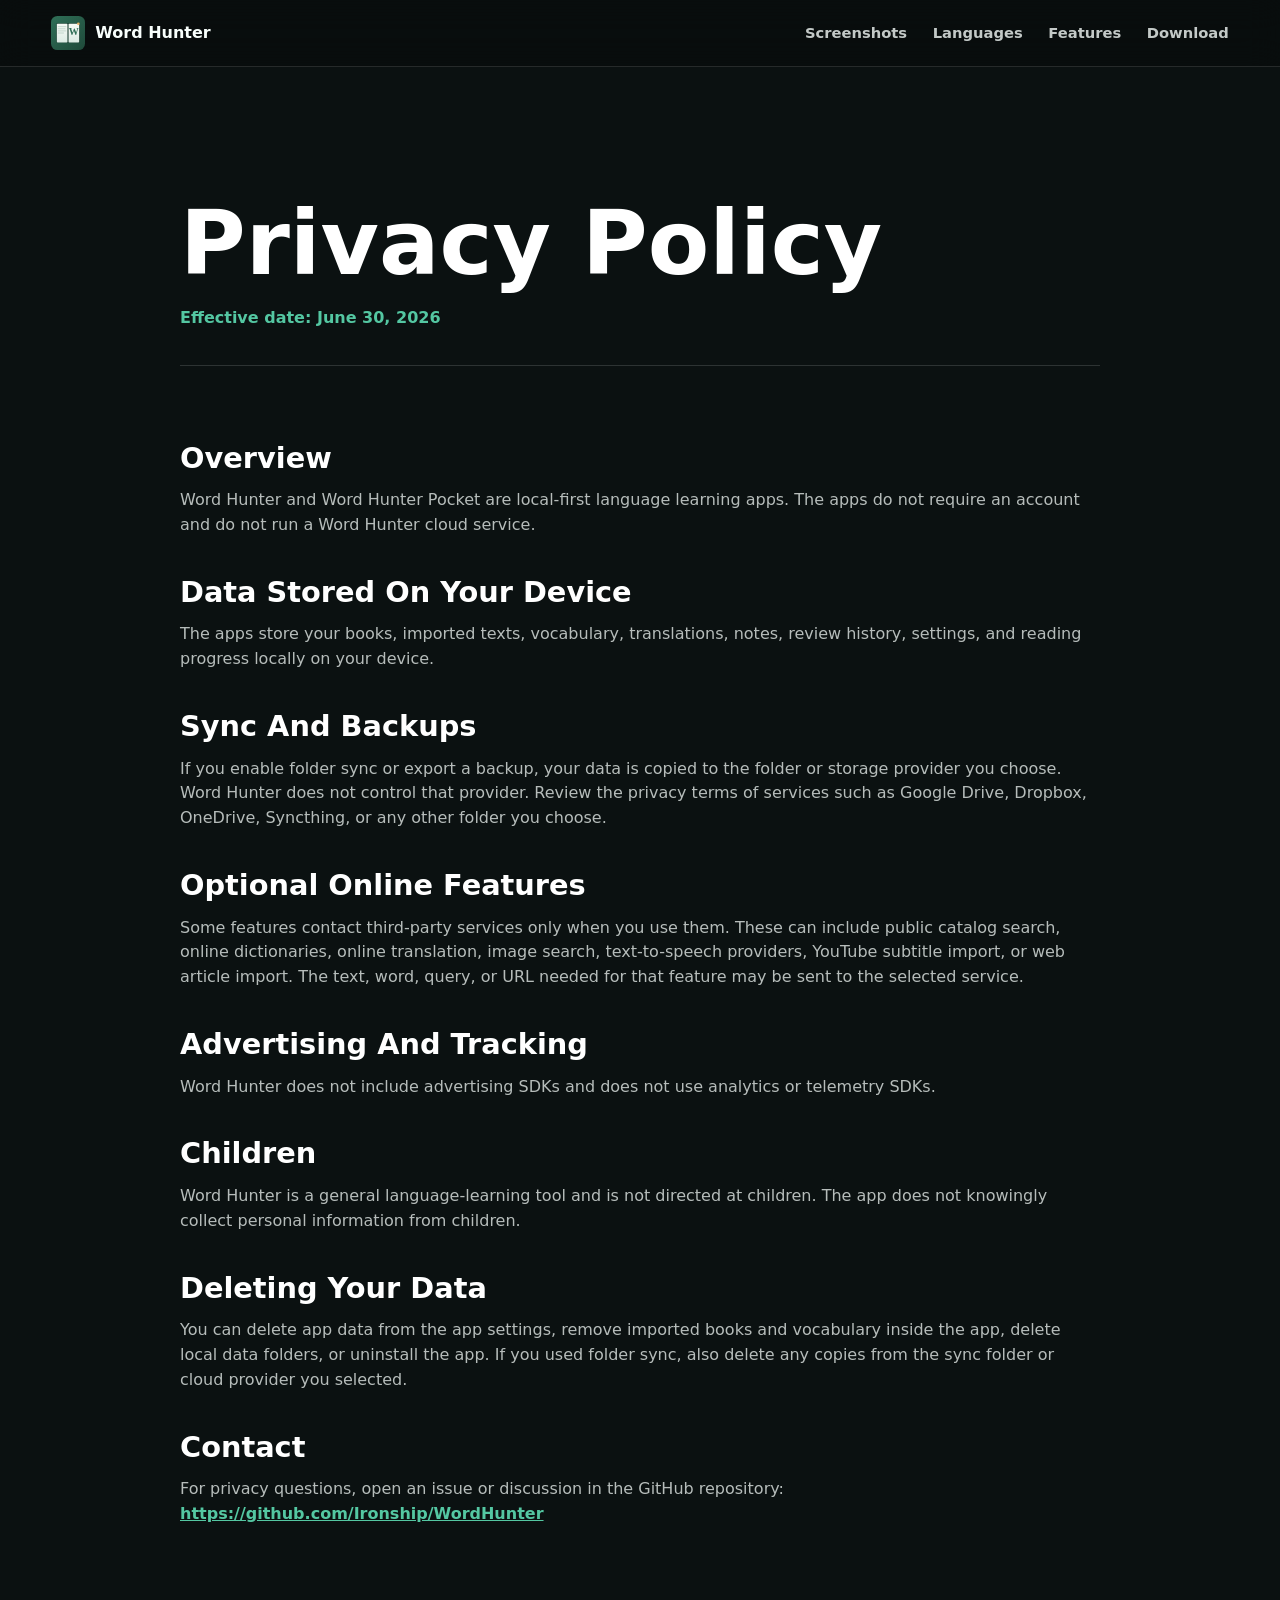
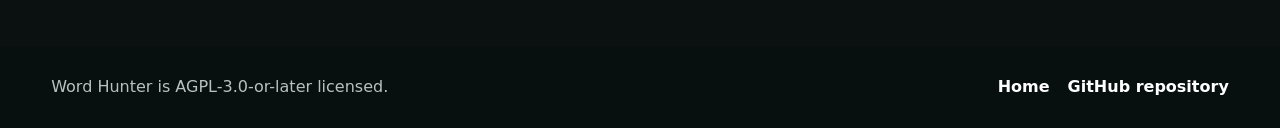
==== privacy.html @ 3d550f55 "Add standalone Word Hunter website" ====
<!doctype html>
<html lang="en">
  <head>
    <meta charset="utf-8">
    <meta name="viewport" content="width=device-width, initial-scale=1">
    <title>Word Hunter Privacy Policy</title>
    <meta name="description" content="Privacy policy for Word Hunter and Word Hunter Pocket.">
    <link rel="icon" href="src/web/favicon.svg" type="image/svg+xml">
    <link rel="stylesheet" href="site.css">
  </head>
  <body>
    <header class="site-header" aria-label="Primary">
      <a class="brand" href="index.html" aria-label="Word Hunter home">
        <img src="src/web/favicon.svg" alt="">
        <span>Word Hunter</span>
      </a>
      <nav class="nav-links" aria-label="Page sections">
        <a href="index.html#screenshots">Screenshots</a>
        <a href="index.html#languages">Languages</a>
        <a href="index.html#features">Features</a>
        <a href="index.html#download">Download</a>
      </nav>
    </header>

    <main class="legal-page">
      <section class="legal-hero">
        <h1>Privacy Policy</h1>
        <p>Effective date: June 30, 2026</p>
      </section>

      <section class="legal-content" aria-label="Privacy policy content">
        <h2>Overview</h2>
        <p>
          Word Hunter and Word Hunter Pocket are local-first language learning apps. The apps do not require an account and do not run a Word Hunter cloud service.
        </p>

        <h2>Data Stored On Your Device</h2>
        <p>
          The apps store your books, imported texts, vocabulary, translations, notes, review history, settings, and reading progress locally on your device.
        </p>

        <h2>Sync And Backups</h2>
        <p>
          If you enable folder sync or export a backup, your data is copied to the folder or storage provider you choose. Word Hunter does not control that provider. Review the privacy terms of services such as Google Drive, Dropbox, OneDrive, Syncthing, or any other folder you choose.
        </p>

        <h2>Optional Online Features</h2>
        <p>
          Some features contact third-party services only when you use them. These can include public catalog search, online dictionaries, online translation, image search, text-to-speech providers, YouTube subtitle import, or web article import. The text, word, query, or URL needed for that feature may be sent to the selected service.
        </p>

        <h2>Advertising And Tracking</h2>
        <p>
          Word Hunter does not include advertising SDKs and does not use analytics or telemetry SDKs.
        </p>

        <h2>Children</h2>
        <p>
          Word Hunter is a general language-learning tool and is not directed at children. The app does not knowingly collect personal information from children.
        </p>

        <h2>Deleting Your Data</h2>
        <p>
          You can delete app data from the app settings, remove imported books and vocabulary inside the app, delete local data folders, or uninstall the app. If you used folder sync, also delete any copies from the sync folder or cloud provider you selected.
        </p>

        <h2>Contact</h2>
        <p>
          For privacy questions, open an issue or discussion in the GitHub repository:
          <a href="https://github.com/Ironship/WordHunter">https://github.com/Ironship/WordHunter</a>
        </p>
      </section>
    </main>

    <footer class="site-footer">
      <span>Word Hunter is AGPL-3.0-or-later licensed.</span>
      <span>
        <a href="index.html">Home</a>
        <a href="https://github.com/Ironship/WordHunter">GitHub repository</a>
      </span>
    </footer>
  </body>
</html>
---- site.css ----
:root {
  --ink: #101515;
  --muted: #61706d;
  --paper: #f6f8f6;
  --panel: #ffffff;
  --line: #dce4e0;
  --deep: #091010;
  --deep-2: #111a1b;
  --mint: #54c7a2;
  --mint-dark: #1f8a70;
  --sky: #76aee8;
  --amber: #f2b84c;
  --coral: #ee6a63;
  --shadow: 0 24px 70px rgba(7, 18, 17, 0.22);
  color-scheme: light;
}

* {
  box-sizing: border-box;
}

html {
  scroll-behavior: smooth;
}

body {
  margin: 0;
  color: #f8fffc;
  background: #07100f;
  font-family: Inter, ui-sans-serif, system-ui, -apple-system, BlinkMacSystemFont, "Segoe UI", sans-serif;
  line-height: 1.55;
}

img {
  display: block;
  max-width: 100%;
}

a {
  color: inherit;
}

.site-header {
  position: fixed;
  top: 0;
  left: 0;
  right: 0;
  z-index: 20;
  display: flex;
  align-items: center;
  justify-content: space-between;
  gap: 24px;
  padding: 16px clamp(18px, 4vw, 56px);
  color: #f8fffc;
  background: rgba(8, 13, 13, 0.76);
  border-bottom: 1px solid rgba(255, 255, 255, 0.12);
  backdrop-filter: blur(16px);
}

.brand {
  display: inline-flex;
  align-items: center;
  gap: 10px;
  font-weight: 800;
  text-decoration: none;
}

.brand img {
  width: 34px;
  height: 34px;
}

.nav-links {
  display: flex;
  align-items: center;
  gap: clamp(12px, 2vw, 26px);
  font-size: 0.92rem;
  font-weight: 700;
}

.nav-links a {
  color: rgba(248, 255, 252, 0.78);
  text-decoration: none;
}

.nav-links a:hover,
.nav-links a:focus-visible {
  color: #ffffff;
}

.hero {
  position: relative;
  min-height: 84svh;
  display: grid;
  align-items: center;
  overflow: hidden;
  isolation: isolate;
  color: #ffffff;
  background: var(--deep);
}

.hero::before,
.hero::after {
  position: absolute;
  inset: 0;
  content: "";
  z-index: -2;
}

.hero::before {
  background-image: url("docs/screenshots/pc-reader.png");
  background-position: center;
  background-size: cover;
  transform: scale(1.03);
}

.hero::after {
  z-index: -1;
  background: rgba(7, 12, 12, 0.72);
}

.hero-inner {
  width: min(780px, calc(100% - 36px));
  margin: 0 auto;
  padding: 118px 0 72px;
  text-align: center;
}

.hero-version {
  margin: 0 0 16px;
  color: var(--mint);
  font-size: 0.9rem;
  font-weight: 800;
  text-transform: uppercase;
}

.hero h1 {
  margin: 0;
  font-size: clamp(2.65rem, 7vw, 6.7rem);
  line-height: 0.95;
  letter-spacing: 0;
}

.hero-copy {
  max-width: 680px;
  margin: 24px auto 0;
  color: rgba(248, 255, 252, 0.82);
  font-size: clamp(1.05rem, 2vw, 1.35rem);
}

.release-warning {
  display: grid;
  gap: 4px;
  max-width: 680px;
  margin: 24px auto 0;
  border: 1px solid rgba(242, 184, 76, 0.72);
  border-left: 5px solid var(--amber);
  border-radius: 8px;
  padding: 16px 18px;
  color: #fff8e8;
  background: rgba(44, 30, 5, 0.82);
  text-align: left;
  box-shadow: 0 16px 36px rgba(0, 0, 0, 0.22);
}

.release-warning strong {
  color: #ffd889;
}

.release-warning span {
  color: rgba(255, 248, 232, 0.82);
}

.hero-actions,
.download-actions {
  display: flex;
  flex-wrap: wrap;
  justify-content: center;
  gap: 14px;
  margin-top: 34px;
}

.button {
  display: inline-flex;
  min-height: 52px;
  align-items: center;
  justify-content: center;
  border-radius: 8px;
  padding: 0 22px;
  font-size: 0.98rem;
  font-weight: 850;
  text-decoration: none;
  transition: transform 160ms ease, border-color 160ms ease, background 160ms ease;
}

.button:hover,
.button:focus-visible {
  transform: translateY(-2px);
}

.primary-button {
  color: #07100d;
  background: var(--mint);
  border: 1px solid var(--mint);
  box-shadow: 0 18px 44px rgba(84, 199, 162, 0.26);
}

.secondary-button {
  color: inherit;
  background: rgba(255, 255, 255, 0.08);
  border: 1px solid rgba(255, 255, 255, 0.22);
}

.section {
  padding: clamp(58px, 8vw, 112px) clamp(18px, 4vw, 56px);
}

.intro-strip {
  padding-top: 36px;
  padding-bottom: 36px;
  background: var(--deep-2);
  color: #f8fffc;
}

.intro-grid,
.feature-grid {
  width: min(1160px, 100%);
  margin: 0 auto;
  display: grid;
  grid-template-columns: repeat(3, minmax(0, 1fr));
  gap: 1px;
  overflow: hidden;
  border: 1px solid rgba(255, 255, 255, 0.12);
  border-radius: 8px;
  background: rgba(255, 255, 255, 0.12);
}

.intro-grid article,
.feature-grid article {
  min-height: 186px;
  padding: 28px;
  background: var(--deep-2);
}

.intro-grid span {
  color: var(--amber);
  font-size: 0.78rem;
  font-weight: 900;
  text-transform: uppercase;
}

.intro-grid strong,
.feature-grid h3 {
  display: block;
  margin-top: 8px;
  margin-bottom: 10px;
  color: #ffffff;
  font-size: clamp(1.14rem, 2vw, 1.45rem);
  line-height: 1.12;
}

.intro-grid p,
.feature-grid p {
  margin: 0;
  color: rgba(248, 255, 252, 0.68);
}

.section-heading {
  width: min(780px, 100%);
  margin: 0 auto 34px;
  text-align: center;
}

.section-heading h2,
.download-section h2 {
  margin: 0;
  color: #ffffff;
  font-size: clamp(2rem, 4.6vw, 4.5rem);
  line-height: 1;
  letter-spacing: 0;
}

.section-heading p,
.download-section p {
  margin: 18px auto 0;
  color: rgba(248, 255, 252, 0.68);
  font-size: clamp(1rem, 1.8vw, 1.18rem);
}

.screenshot-section {
  background: #0b1111;
}

.slideshow {
  width: min(1120px, 100%);
  margin: 0 auto;
}

.slide-frame {
  position: relative;
  min-height: min(65vw, 640px);
  overflow: hidden;
  border: 1px solid rgba(255, 255, 255, 0.12);
  border-radius: 8px;
  background: #0f1515;
  box-shadow: var(--shadow);
}

.slide {
  position: absolute;
  inset: 0;
  display: grid;
  grid-template-rows: minmax(0, 1fr) auto;
  margin: 0;
  opacity: 0;
  pointer-events: none;
  transition: opacity 260ms ease;
}

.slide.is-active {
  opacity: 1;
  pointer-events: auto;
}

.slide img {
  width: 100%;
  height: 100%;
  object-fit: cover;
  object-position: top center;
}

.slide figcaption {
  display: flex;
  align-items: center;
  justify-content: space-between;
  gap: 24px;
  padding: 20px clamp(18px, 3vw, 34px);
  color: #f8fffc;
  background: #101818;
}

.slide figcaption strong {
  flex: 0 0 auto;
  font-size: clamp(1rem, 2vw, 1.25rem);
}

.slide figcaption span {
  max-width: 660px;
  color: rgba(248, 255, 252, 0.72);
}

.slide-controls {
  display: flex;
  align-items: center;
  justify-content: center;
  gap: 18px;
  margin-top: 20px;
}

.icon-button {
  width: 46px;
  height: 46px;
  display: inline-grid;
  place-items: center;
  color: #ffffff;
  border: 1px solid rgba(255, 255, 255, 0.14);
  border-radius: 50%;
  background: #111a1b;
  cursor: pointer;
}

.icon-button svg {
  width: 24px;
  height: 24px;
  fill: none;
  stroke: currentColor;
  stroke-width: 2.4;
  stroke-linecap: round;
  stroke-linejoin: round;
}

.slide-dots {
  display: flex;
  gap: 9px;
}

.slide-dots button {
  width: 11px;
  height: 11px;
  padding: 0;
  border: 1px solid rgba(248, 255, 252, 0.58);
  border-radius: 50%;
  background: transparent;
  cursor: pointer;
}

.slide-dots button.is-active {
  background: var(--mint-dark);
  border-color: var(--mint-dark);
}

.languages-section {
  color: #ffffff;
  background: #0b1111;
}

.languages-section .section-heading h2 {
  color: #ffffff;
}

.languages-section .section-heading p {
  color: rgba(248, 255, 252, 0.7);
}

.language-grid {
  width: min(1000px, 100%);
  margin: 0 auto;
  display: grid;
  grid-template-columns: repeat(4, minmax(0, 1fr));
  gap: 12px;
}

.language-grid span {
  min-height: 64px;
  display: flex;
  align-items: center;
  gap: 12px;
  padding: 12px 14px;
  color: #ffffff;
  border: 1px solid rgba(255, 255, 255, 0.12);
  border-radius: 8px;
  background: #111a1b;
  font-weight: 800;
}

.language-grid img {
  width: 28px;
  height: 28px;
  flex: 0 0 28px;
  border-radius: 4px;
  object-fit: cover;
}

.features-section {
  background: var(--deep);
}

.features-section .section-heading h2,
.download-section h2 {
  color: #ffffff;
}

.features-section .section-heading p,
.download-section p {
  color: rgba(248, 255, 252, 0.72);
}

.feature-grid {
  grid-template-columns: repeat(4, minmax(0, 1fr));
}

.feature-grid article:nth-child(1) {
  border-top: 4px solid var(--coral);
}

.feature-grid article:nth-child(2) {
  border-top: 4px solid var(--mint);
}

.feature-grid article:nth-child(3) {
  border-top: 4px solid var(--sky);
}

.feature-grid article:nth-child(4) {
  border-top: 4px solid var(--amber);
}

.download-section {
  display: grid;
  grid-template-columns: minmax(0, 0.95fr) minmax(320px, 0.8fr);
  align-items: center;
  gap: clamp(26px, 5vw, 70px);
  background: #13201f;
  color: #ffffff;
}

.download-section > div {
  width: min(620px, 100%);
}

.download-actions {
  justify-content: flex-start;
  margin-top: 0;
}

.site-footer {
  display: flex;
  justify-content: space-between;
  gap: 16px;
  padding: 28px clamp(18px, 4vw, 56px);
  color: rgba(248, 255, 252, 0.74);
  background: #07100f;
}

.site-footer a {
  color: #ffffff;
  font-weight: 800;
  text-decoration: none;
}

.site-footer span:last-child {
  display: flex;
  flex-wrap: wrap;
  gap: 18px;
}

.legal-page {
  min-height: 100svh;
  padding-top: 82px;
  background: #0b1111;
}

.legal-hero,
.legal-content {
  width: min(920px, calc(100% - 36px));
  margin: 0 auto;
}

.legal-hero {
  padding: clamp(64px, 10vw, 118px) 0 34px;
  border-bottom: 1px solid rgba(255, 255, 255, 0.14);
}

.legal-hero h1 {
  margin: 0;
  color: #ffffff;
  font-size: clamp(2.4rem, 7vw, 5.8rem);
  line-height: 0.98;
}

.legal-hero p {
  margin: 18px 0 0;
  color: var(--mint);
  font-weight: 850;
}

.legal-content {
  padding: 38px 0 clamp(64px, 10vw, 120px);
}

.legal-content h2 {
  margin: 32px 0 8px;
  color: #ffffff;
  font-size: clamp(1.28rem, 3vw, 1.8rem);
}

.legal-content p {
  margin: 0;
  color: rgba(248, 255, 252, 0.72);
}

.legal-content a {
  color: var(--mint);
  font-weight: 850;
}

@media (max-width: 900px) {
  .site-header {
    position: absolute;
  }

  .nav-links {
    display: none;
  }

  .hero {
    min-height: 86svh;
  }

  .intro-grid,
  .feature-grid,
  .language-grid,
  .download-section {
    grid-template-columns: 1fr;
  }

  .feature-grid {
    gap: 1px;
  }

  .slide-frame {
    min-height: 580px;
  }

  .slide img {
    object-fit: contain;
    background: #0f1515;
  }

  .slide figcaption {
    display: block;
  }

  .slide figcaption span {
    display: block;
    margin-top: 6px;
  }

  .download-actions {
    justify-content: flex-start;
  }
}

@media (max-width: 560px) {
  .hero-inner {
    width: min(100% - 28px, 720px);
    padding-top: 100px;
  }

  .hero-actions,
  .download-actions {
    display: grid;
    grid-template-columns: 1fr;
  }

  .button {
    width: 100%;
  }

  .slide-frame {
    min-height: 500px;
  }

  .site-footer {
    display: grid;
  }
}

@media (prefers-reduced-motion: reduce) {
  html {
    scroll-behavior: auto;
  }

  *,
  *::before,
  *::after {
    transition-duration: 1ms !important;
    animation-duration: 1ms !important;
  }
}
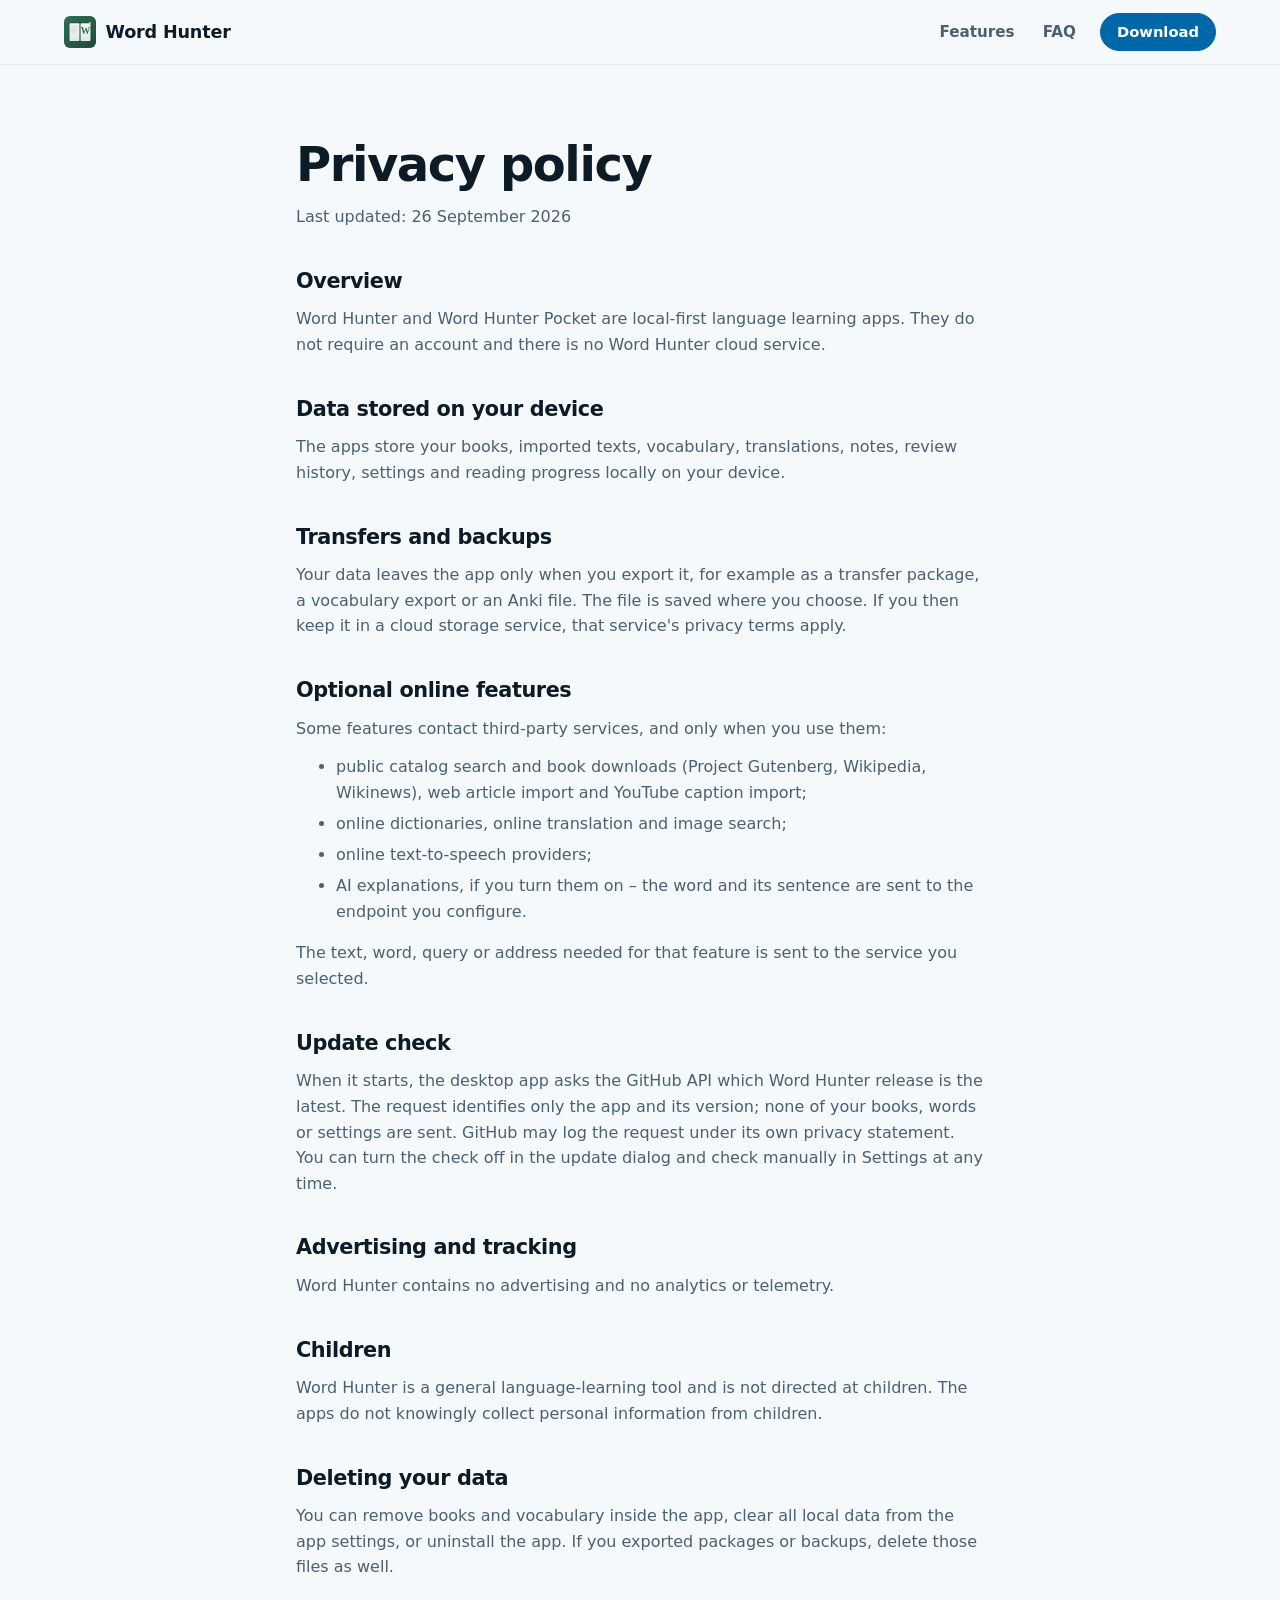
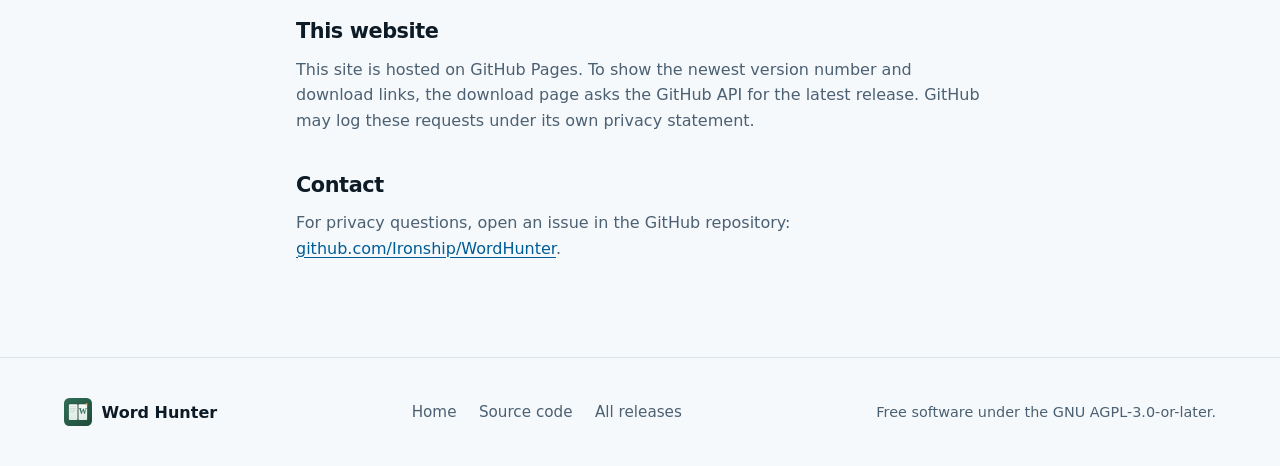
==== commit 9f78c8fe: "Redesign the site and bring it up to date with 1.1.1 The site still advertised 1.1.0, warned about t" ====
--- a/privacy.html
+++ b/privacy.html
@@ -3,81 +3,108 @@
   <head>
     <meta charset="utf-8">
     <meta name="viewport" content="width=device-width, initial-scale=1">
-    <title>Word Hunter Privacy Policy</title>
+    <meta name="color-scheme" content="light dark">
+    <title>Privacy policy – Word Hunter</title>
     <meta name="description" content="Privacy policy for Word Hunter and Word Hunter Pocket.">
+    <link rel="canonical" href="https://ironship.github.io/WordHunter-site/privacy.html">
     <link rel="icon" href="src/web/favicon.svg" type="image/svg+xml">
     <link rel="stylesheet" href="site.css">
   </head>
   <body>
-    <header class="site-header" aria-label="Primary">
-      <a class="brand" href="index.html" aria-label="Word Hunter home">
-        <img src="src/web/favicon.svg" alt="">
-        <span>Word Hunter</span>
-      </a>
-      <nav class="nav-links" aria-label="Page sections">
-        <a href="index.html#screenshots">Screenshots</a>
-        <a href="index.html#languages">Languages</a>
-        <a href="index.html#features">Features</a>
-        <a href="index.html#download">Download</a>
-      </nav>
+    <a class="skip-link" href="#main">Skip to content</a>
+
+    <header class="site-header">
+      <div class="container header-inner">
+        <a class="brand" href="index.html" aria-label="Word Hunter home">
+          <img src="src/web/favicon.svg" alt="" width="32" height="32">
+          <span>Word Hunter</span>
+        </a>
+        <nav class="site-nav" aria-label="Main">
+          <a href="index.html#features">Features</a>
+          <a href="index.html#faq">FAQ</a>
+          <a class="button button-small" href="index.html#download">Download</a>
+        </nav>
+      </div>
     </header>
 
-    <main class="legal-page">
-      <section class="legal-hero">
-        <h1>Privacy Policy</h1>
-        <p>Effective date: June 30, 2026</p>
-      </section>
+    <main id="main" class="legal">
+      <h1>Privacy policy</h1>
+      <p class="updated">Last updated: 26 September 2026</p>
 
-      <section class="legal-content" aria-label="Privacy policy content">
-        <h2>Overview</h2>
-        <p>
-          Word Hunter and Word Hunter Pocket are local-first language learning apps. The apps do not require an account and do not run a Word Hunter cloud service.
-        </p>
+      <h2>Overview</h2>
+      <p>
+        Word Hunter and Word Hunter Pocket are local-first language learning apps. They do not require an account and there is no Word Hunter cloud service.
+      </p>
 
-        <h2>Data Stored On Your Device</h2>
-        <p>
-          The apps store your books, imported texts, vocabulary, translations, notes, review history, settings, and reading progress locally on your device.
-        </p>
+      <h2>Data stored on your device</h2>
+      <p>
+        The apps store your books, imported texts, vocabulary, translations, notes, review history, settings and reading progress locally on your device.
+      </p>
 
-        <h2>Sync And Backups</h2>
-        <p>
-          If you enable folder sync or export a backup, your data is copied to the folder or storage provider you choose. Word Hunter does not control that provider. Review the privacy terms of services such as Google Drive, Dropbox, OneDrive, Syncthing, or any other folder you choose.
-        </p>
+      <h2>Transfers and backups</h2>
+      <p>
+        Your data leaves the app only when you export it, for example as a transfer package, a vocabulary export or an Anki file. The file is saved where you choose. If you then keep it in a cloud storage service, that service's privacy terms apply.
+      </p>
 
-        <h2>Optional Online Features</h2>
-        <p>
-          Some features contact third-party services only when you use them. These can include public catalog search, online dictionaries, online translation, image search, text-to-speech providers, YouTube subtitle import, or web article import. The text, word, query, or URL needed for that feature may be sent to the selected service.
-        </p>
+      <h2>Optional online features</h2>
+      <p>
+        Some features contact third-party services, and only when you use them:
+      </p>
+      <ul>
+        <li>public catalog search and book downloads (Project Gutenberg, Wikipedia, Wikinews), web article import and YouTube caption import;</li>
+        <li>online dictionaries, online translation and image search;</li>
+        <li>online text-to-speech providers;</li>
+        <li>AI explanations, if you turn them on – the word and its sentence are sent to the endpoint you configure.</li>
+      </ul>
+      <p>
+        The text, word, query or address needed for that feature is sent to the service you selected.
+      </p>
 
-        <h2>Advertising And Tracking</h2>
-        <p>
-          Word Hunter does not include advertising SDKs and does not use analytics or telemetry SDKs.
-        </p>
+      <h2>Update check</h2>
+      <p>
+        When it starts, the desktop app asks the GitHub API which Word Hunter release is the latest. The request identifies only the app and its version; none of your books, words or settings are sent. GitHub may log the request under its own privacy statement. You can turn the check off in the update dialog and check manually in Settings at any time.
+      </p>
 
-        <h2>Children</h2>
-        <p>
-          Word Hunter is a general language-learning tool and is not directed at children. The app does not knowingly collect personal information from children.
-        </p>
+      <h2>Advertising and tracking</h2>
+      <p>
+        Word Hunter contains no advertising and no analytics or telemetry.
+      </p>
 
-        <h2>Deleting Your Data</h2>
-        <p>
-          You can delete app data from the app settings, remove imported books and vocabulary inside the app, delete local data folders, or uninstall the app. If you used folder sync, also delete any copies from the sync folder or cloud provider you selected.
-        </p>
+      <h2>Children</h2>
+      <p>
+        Word Hunter is a general language-learning tool and is not directed at children. The apps do not knowingly collect personal information from children.
+      </p>
 
-        <h2>Contact</h2>
-        <p>
-          For privacy questions, open an issue or discussion in the GitHub repository:
-          <a href="https://github.com/Ironship/WordHunter">https://github.com/Ironship/WordHunter</a>
-        </p>
-      </section>
+      <h2>Deleting your data</h2>
+      <p>
+        You can remove books and vocabulary inside the app, clear all local data from the app settings, or uninstall the app. If you exported packages or backups, delete those files as well.
+      </p>
+
+      <h2>This website</h2>
+      <p>
+        This site is hosted on GitHub Pages. To show the newest version number and download links, the download page asks the GitHub API for the latest release. GitHub may log these requests under its own privacy statement.
+      </p>
+
+      <h2>Contact</h2>
+      <p>
+        For privacy questions, open an issue in the GitHub repository:
+        <a href="https://github.com/Ironship/WordHunter/issues">github.com/Ironship/WordHunter</a>.
+      </p>
     </main>
 
     <footer class="site-footer">
-      <span>Word Hunter is AGPL-3.0-or-later licensed.</span>
-      <span>
-        <a href="index.html">Home</a>
-        <a href="https://github.com/Ironship/WordHunter">GitHub repository</a>
-      </span>
+      <div class="container footer-inner">
+        <div class="footer-brand">
+          <img src="src/web/favicon.svg" alt="" width="28" height="28">
+          <span>Word Hunter</span>
+        </div>
+        <nav class="footer-nav" aria-label="Footer">
+          <a href="index.html">Home</a>
+          <a href="https://github.com/Ironship/WordHunter">Source code</a>
+          <a href="https://github.com/Ironship/WordHunter/releases">All releases</a>
+        </nav>
+        <p class="small muted">Free software under the GNU AGPL-3.0-or-later.</p>
+      </div>
     </footer>
   </body>
 </html>
--- a/site.css
+++ b/site.css
@@ -1,650 +1,1338 @@
 :root {
-  --ink: #101515;
-  --muted: #61706d;
-  --paper: #f6f8f6;
-  --panel: #ffffff;
-  --line: #dce4e0;
-  --deep: #091010;
-  --deep-2: #111a1b;
-  --mint: #54c7a2;
-  --mint-dark: #1f8a70;
-  --sky: #76aee8;
-  --amber: #f2b84c;
-  --coral: #ee6a63;
-  --shadow: 0 24px 70px rgba(7, 18, 17, 0.22);
+  --bg: #f6f9fc;
+  --bg-alt: #edf3f8;
+  --surface: #ffffff;
+  --surface-2: #f1f6fa;
+  --text: #0d1b26;
+  --muted: #4b6072;
+  --line: #d8e3ec;
+  --accent: #0067a8;
+  --accent-hover: #00548a;
+  --accent-text: #005c96;
+  --accent-soft: #e1eff9;
+  --on-accent: #ffffff;
+  --mark: #f3c73e;
+  --known: #3fa65a;
+  --learning: #e9b52c;
+  --new: #e5625e;
+  --header-bg: rgba(246, 249, 252, 0.82);
+  --shadow-sm: 0 1px 2px rgba(13, 38, 60, 0.06), 0 1px 3px rgba(13, 38, 60, 0.08);
+  --shadow-lg: 0 24px 60px -18px rgba(0, 57, 99, 0.35), 0 8px 20px -8px rgba(0, 57, 99, 0.18);
+  --radius: 16px;
+  --radius-sm: 10px;
+  --font: ui-sans-serif, system-ui, -apple-system, BlinkMacSystemFont, "Segoe UI", Roboto, "Helvetica Neue", Arial, sans-serif;
+  --mono: ui-monospace, SFMono-Regular, "Cascadia Mono", Menlo, Consolas, monospace;
   color-scheme: light;
 }
 
-* {
+@media (prefers-color-scheme: dark) {
+  :root {
+    --bg: #081520;
+    --bg-alt: #0b1b29;
+    --surface: #0f2231;
+    --surface-2: #14293a;
+    --text: #e6eff6;
+    --muted: #9bb0c0;
+    --line: #1f374a;
+    --accent: #0a72b8;
+    --accent-hover: #0b80cf;
+    --accent-text: #7cc5f4;
+    --accent-soft: #10324d;
+    --header-bg: rgba(8, 21, 32, 0.8);
+    --shadow-sm: 0 1px 2px rgba(0, 0, 0, 0.35);
+    --shadow-lg: 0 30px 70px -20px rgba(0, 0, 0, 0.7), 0 10px 24px -10px rgba(0, 0, 0, 0.5);
+    color-scheme: dark;
+  }
+}
+
+*,
+*::before,
+*::after {
   box-sizing: border-box;
 }
 
 html {
   scroll-behavior: smooth;
+  -webkit-text-size-adjust: 100%;
+}
+
+@media (prefers-reduced-motion: reduce) {
+  html {
+    scroll-behavior: auto;
+  }
+
+  *,
+  *::before,
+  *::after {
+    transition: none !important;
+    animation: none !important;
+  }
+}
+
+[id] {
+  scroll-margin-top: 80px;
 }
 
 body {
   margin: 0;
-  color: #f8fffc;
-  background: #07100f;
-  font-family: Inter, ui-sans-serif, system-ui, -apple-system, BlinkMacSystemFont, "Segoe UI", sans-serif;
-  line-height: 1.55;
+  background: var(--bg);
+  color: var(--text);
+  font-family: var(--font);
+  font-size: 1rem;
+  line-height: 1.6;
+  -webkit-font-smoothing: antialiased;
 }
 
 img {
   display: block;
   max-width: 100%;
+  height: auto;
+}
+
+svg {
+  width: 1.25em;
+  height: 1.25em;
+  fill: none;
+  stroke: currentColor;
+  stroke-width: 1.8;
+  stroke-linecap: round;
+  stroke-linejoin: round;
+  flex: none;
+}
+
+svg .fill {
+  fill: currentColor;
+  stroke: none;
 }
 
 a {
-  color: inherit;
-}
+  color: var(--accent-text);
+  text-underline-offset: 0.18em;
+}
+
+a:hover {
+  text-decoration-thickness: 2px;
+}
+
+h1,
+h2,
+h3 {
+  margin: 0;
+  line-height: 1.15;
+  letter-spacing: -0.02em;
+}
+
+p {
+  margin: 0;
+}
+
+:focus-visible {
+  outline: 3px solid var(--accent-text);
+  outline-offset: 3px;
+  border-radius: 6px;
+}
+
+.visually-hidden {
+  position: absolute;
+  width: 1px;
+  height: 1px;
+  overflow: hidden;
+  clip: rect(0 0 0 0);
+  white-space: nowrap;
+}
+
+.skip-link {
+  position: absolute;
+  left: 16px;
+  top: -60px;
+  z-index: 100;
+  padding: 0.6rem 1rem;
+  border-radius: var(--radius-sm);
+  background: var(--accent);
+  color: var(--on-accent);
+  font-weight: 600;
+}
+
+.skip-link:focus {
+  top: 12px;
+}
+
+.container {
+  width: 100%;
+  max-width: 1200px;
+  margin: 0 auto;
+  padding: 0 24px;
+}
+
+.small {
+  font-size: 0.9rem;
+}
+
+.muted {
+  color: var(--muted);
+}
+
+/* Buttons */
+
+.button {
+  display: inline-flex;
+  align-items: center;
+  justify-content: center;
+  gap: 0.5rem;
+  min-height: 44px;
+  padding: 0.6rem 1.15rem;
+  border: 1px solid var(--line);
+  border-radius: 999px;
+  background: var(--surface);
+  color: var(--text);
+  font: inherit;
+  font-weight: 600;
+  line-height: 1.2;
+  text-align: center;
+  text-decoration: none;
+  cursor: pointer;
+  transition: background-color 0.15s, border-color 0.15s, transform 0.15s, box-shadow 0.15s;
+}
+
+.button:hover {
+  border-color: var(--accent-text);
+}
+
+.button-primary {
+  border-color: var(--accent);
+  background: var(--accent);
+  color: var(--on-accent);
+  box-shadow: 0 6px 18px -8px rgba(0, 103, 168, 0.8);
+}
+
+.button-primary:hover {
+  border-color: var(--accent-hover);
+  background: var(--accent-hover);
+  transform: translateY(-1px);
+}
+
+.button-ghost {
+  background: transparent;
+}
+
+.button-large {
+  min-height: 52px;
+  padding: 0.8rem 1.5rem;
+  font-size: 1.05rem;
+}
+
+.button-small {
+  min-height: 38px;
+  padding: 0.4rem 1rem;
+  border-color: var(--accent);
+  background: var(--accent);
+  color: var(--on-accent);
+  font-size: 0.92rem;
+}
+
+.button-small:hover {
+  border-color: var(--accent-hover);
+  background: var(--accent-hover);
+}
+
+.text-link {
+  font-weight: 600;
+}
+
+/* Header */
 
 .site-header {
-  position: fixed;
+  position: sticky;
   top: 0;
-  left: 0;
-  right: 0;
-  z-index: 20;
+  z-index: 50;
+  border-bottom: 1px solid color-mix(in srgb, var(--line) 70%, transparent);
+  background: var(--header-bg);
+  -webkit-backdrop-filter: saturate(160%) blur(14px);
+  backdrop-filter: saturate(160%) blur(14px);
+}
+
+.header-inner {
   display: flex;
   align-items: center;
   justify-content: space-between;
-  gap: 24px;
-  padding: 16px clamp(18px, 4vw, 56px);
-  color: #f8fffc;
-  background: rgba(8, 13, 13, 0.76);
-  border-bottom: 1px solid rgba(255, 255, 255, 0.12);
-  backdrop-filter: blur(16px);
+  gap: 1rem;
+  min-height: 64px;
 }
 
 .brand {
   display: inline-flex;
   align-items: center;
-  gap: 10px;
-  font-weight: 800;
+  gap: 0.6rem;
+  color: var(--text);
+  font-size: 1.1rem;
+  font-weight: 750;
+  letter-spacing: -0.01em;
   text-decoration: none;
 }
 
-.brand img {
-  width: 34px;
-  height: 34px;
-}
-
-.nav-links {
-  display: flex;
-  align-items: center;
-  gap: clamp(12px, 2vw, 26px);
-  font-size: 0.92rem;
-  font-weight: 700;
-}
-
-.nav-links a {
-  color: rgba(248, 255, 252, 0.78);
+.site-nav {
+  display: flex;
+  align-items: center;
+  gap: 0.25rem;
+}
+
+.site-nav a:not(.button) {
+  display: inline-flex;
+  align-items: center;
+  gap: 0.4rem;
+  padding: 0.45rem 0.75rem;
+  border-radius: 999px;
+  color: var(--muted);
+  font-size: 0.95rem;
+  font-weight: 550;
   text-decoration: none;
 }
 
-.nav-links a:hover,
-.nav-links a:focus-visible {
-  color: #ffffff;
-}
+.site-nav a:not(.button):hover {
+  background: var(--accent-soft);
+  color: var(--text);
+}
+
+.site-nav .button {
+  margin-left: 0.5rem;
+}
+
+.menu-button {
+  display: none;
+  align-items: center;
+  justify-content: center;
+  width: 44px;
+  height: 44px;
+  border: 1px solid var(--line);
+  border-radius: 12px;
+  background: var(--surface);
+  color: var(--text);
+  cursor: pointer;
+}
+
+/* Hero */
 
 .hero {
   position: relative;
-  min-height: 84svh;
+  overflow: hidden;
+  padding: 72px 0 40px;
+  background:
+    radial-gradient(900px 480px at 85% -10%, color-mix(in srgb, var(--accent) 22%, transparent), transparent 70%),
+    radial-gradient(700px 420px at -10% 20%, color-mix(in srgb, #00a4ef 14%, transparent), transparent 70%);
+}
+
+.hero-grid {
   display: grid;
-  align-items: center;
+  grid-template-columns: minmax(0, 1fr) minmax(0, 1.15fr);
+  align-items: center;
+  gap: 56px;
+}
+
+.release-badge {
+  display: inline-flex;
+  align-items: center;
+  gap: 0.6rem;
+  margin-bottom: 1.5rem;
+  padding: 0.3rem 0.8rem 0.3rem 0.35rem;
+  border: 1px solid var(--line);
+  border-radius: 999px;
+  background: var(--surface);
+  box-shadow: var(--shadow-sm);
+  color: var(--text);
+  font-size: 0.92rem;
+  font-weight: 550;
+  text-decoration: none;
+}
+
+.release-badge:hover {
+  border-color: var(--accent-text);
+}
+
+.release-badge svg {
+  width: 1rem;
+  height: 1rem;
+  color: var(--muted);
+}
+
+.release-badge-tag {
+  padding: 0.12rem 0.55rem;
+  border-radius: 999px;
+  background: var(--accent);
+  color: var(--on-accent);
+  font-size: 0.78rem;
+  font-weight: 700;
+  letter-spacing: 0.02em;
+  text-transform: uppercase;
+}
+
+.hero h1 {
+  font-size: clamp(2.5rem, 4.6vw, 3.7rem);
+  font-weight: 800;
+  line-height: 1.04;
+  letter-spacing: -0.035em;
+}
+
+.mark {
+  position: relative;
+  white-space: nowrap;
+  background-image: linear-gradient(var(--mark), var(--mark));
+  background-repeat: no-repeat;
+  background-position: 0 92%;
+  background-size: 100% 0.2em;
+  border-radius: 0.1em;
+}
+
+.lead {
+  max-width: 34rem;
+  margin-top: 1.4rem;
+  color: var(--muted);
+  font-size: 1.18rem;
+  line-height: 1.6;
+}
+
+.hero-actions {
+  display: flex;
+  flex-wrap: wrap;
+  gap: 0.75rem;
+  margin-top: 2rem;
+}
+
+.hero-meta {
+  margin-top: 1rem;
+  color: var(--muted);
+  font-size: 0.92rem;
+}
+
+.hero-media {
+  position: relative;
+  padding: 0 7% 9% 0;
+}
+
+.device-window {
   overflow: hidden;
-  isolation: isolate;
-  color: #ffffff;
-  background: var(--deep);
-}
-
-.hero::before,
-.hero::after {
+  border: 1px solid color-mix(in srgb, var(--line) 60%, #0b1620);
+  border-radius: 14px;
+  background: #0d1b26;
+  box-shadow: var(--shadow-lg);
+}
+
+.window-bar {
+  display: flex;
+  gap: 6px;
+  padding: 9px 12px;
+  background: #13212d;
+}
+
+.window-bar span {
+  width: 10px;
+  height: 10px;
+  border-radius: 50%;
+  background: #34495a;
+}
+
+.window-bar span:first-child {
+  background: #ff6159;
+}
+
+.window-bar span:nth-child(2) {
+  background: #ffbd2e;
+}
+
+.window-bar span:nth-child(3) {
+  background: #28c941;
+}
+
+.device-phone {
   position: absolute;
-  inset: 0;
-  content: "";
-  z-index: -2;
-}
-
-.hero::before {
-  background-image: url("docs/screenshots/pc-reader.png");
-  background-position: center;
-  background-size: cover;
-  transform: scale(1.03);
-}
-
-.hero::after {
-  z-index: -1;
-  background: rgba(7, 12, 12, 0.72);
-}
-
-.hero-inner {
-  width: min(780px, calc(100% - 36px));
-  margin: 0 auto;
-  padding: 118px 0 72px;
+  right: 0;
+  bottom: 0;
+  width: 27%;
+  overflow: hidden;
+  border: 5px solid #0b141c;
+  border-radius: 26px;
+  background: #0b141c;
+  box-shadow: var(--shadow-lg);
+}
+
+.device-phone img {
+  border-radius: 20px;
+}
+
+.facts {
+  display: grid;
+  grid-template-columns: repeat(4, minmax(0, 1fr));
+  gap: 1px;
+  margin: 64px 0 0;
+  padding: 0;
+  overflow: hidden;
+  border: 1px solid var(--line);
+  border-radius: var(--radius);
+  background: var(--line);
+  list-style: none;
+}
+
+.facts li {
+  display: flex;
+  flex-direction: column;
+  gap: 0.15rem;
+  padding: 1.1rem 1.35rem;
+  background: var(--surface);
+}
+
+.facts strong {
+  color: var(--accent-text);
+  font-size: 1.7rem;
+  font-weight: 800;
+  line-height: 1.1;
+  letter-spacing: -0.02em;
+}
+
+.facts span {
+  color: var(--muted);
+  font-size: 0.93rem;
+}
+
+/* Sections */
+
+.section {
+  padding: 96px 0;
+}
+
+.section-alt {
+  border-block: 1px solid var(--line);
+  background: var(--bg-alt);
+}
+
+.section-head {
+  max-width: 44rem;
+  margin: 0 auto 3rem;
   text-align: center;
 }
 
-.hero-version {
-  margin: 0 0 16px;
-  color: var(--mint);
-  font-size: 0.9rem;
+.section-head-left {
+  margin: 0;
+  text-align: left;
+}
+
+.eyebrow {
+  margin-bottom: 0.75rem;
+  color: var(--accent-text);
+  font-size: 0.85rem;
+  font-weight: 700;
+  letter-spacing: 0.08em;
+  text-transform: uppercase;
+}
+
+.section-head h2 {
+  font-size: clamp(1.9rem, 3.6vw, 2.75rem);
   font-weight: 800;
-  text-transform: uppercase;
-}
-
-.hero h1 {
+  letter-spacing: -0.03em;
+}
+
+.section-head p:not(.eyebrow) {
+  margin-top: 1rem;
+  color: var(--muted);
+  font-size: 1.1rem;
+}
+
+.section-head p.small {
+  font-size: 0.93rem;
+}
+
+/* How it works */
+
+.steps {
+  display: grid;
+  grid-template-columns: repeat(4, minmax(0, 1fr));
+  gap: 24px;
   margin: 0;
-  font-size: clamp(2.65rem, 7vw, 6.7rem);
-  line-height: 0.95;
-  letter-spacing: 0;
-}
-
-.hero-copy {
-  max-width: 680px;
-  margin: 24px auto 0;
-  color: rgba(248, 255, 252, 0.82);
-  font-size: clamp(1.05rem, 2vw, 1.35rem);
-}
-
-.release-warning {
+  padding: 0;
+  list-style: none;
+  counter-reset: step;
+}
+
+.steps li {
+  position: relative;
+  padding: 1.5rem;
+  border: 1px solid var(--line);
+  border-radius: var(--radius);
+  background: var(--surface);
+  box-shadow: var(--shadow-sm);
+}
+
+.step-number {
+  display: inline-grid;
+  place-items: center;
+  width: 2.3rem;
+  height: 2.3rem;
+  margin-bottom: 1rem;
+  border-radius: 50%;
+  background: var(--accent-soft);
+  color: var(--accent-text);
+  font-weight: 800;
+}
+
+.steps li:nth-child(1) .step-number {
+  box-shadow: inset 0 -3px 0 var(--new);
+}
+
+.steps li:nth-child(2) .step-number {
+  box-shadow: inset 0 -3px 0 var(--learning);
+}
+
+.steps li:nth-child(3) .step-number {
+  box-shadow: inset 0 -3px 0 #4aa3df;
+}
+
+.steps li:nth-child(4) .step-number {
+  box-shadow: inset 0 -3px 0 var(--known);
+}
+
+.steps h3,
+.feature h3 {
+  font-size: 1.12rem;
+  font-weight: 700;
+}
+
+.steps p,
+.feature p {
+  margin-top: 0.55rem;
+  color: var(--muted);
+  font-size: 0.97rem;
+}
+
+/* Features */
+
+.feature-grid {
   display: grid;
-  gap: 4px;
-  max-width: 680px;
-  margin: 24px auto 0;
-  border: 1px solid rgba(242, 184, 76, 0.72);
-  border-left: 5px solid var(--amber);
-  border-radius: 8px;
-  padding: 16px 18px;
-  color: #fff8e8;
-  background: rgba(44, 30, 5, 0.82);
-  text-align: left;
-  box-shadow: 0 16px 36px rgba(0, 0, 0, 0.22);
-}
-
-.release-warning strong {
-  color: #ffd889;
-}
-
-.release-warning span {
-  color: rgba(255, 248, 232, 0.82);
-}
-
-.hero-actions,
-.download-actions {
+  grid-template-columns: repeat(3, minmax(0, 1fr));
+  gap: 20px;
+}
+
+.feature {
+  padding: 1.6rem;
+  border: 1px solid var(--line);
+  border-radius: var(--radius);
+  background: var(--surface);
+  transition: border-color 0.15s, transform 0.15s;
+}
+
+.feature:hover {
+  border-color: color-mix(in srgb, var(--accent-text) 50%, var(--line));
+  transform: translateY(-2px);
+}
+
+.feature-icon {
+  display: inline-grid;
+  place-items: center;
+  width: 2.75rem;
+  height: 2.75rem;
+  margin-bottom: 1.1rem;
+  border-radius: 12px;
+  background: var(--accent-soft);
+  color: var(--accent-text);
+}
+
+.feature-icon svg {
+  width: 1.4rem;
+  height: 1.4rem;
+}
+
+/* Tour */
+
+.tour-tabs {
   display: flex;
   flex-wrap: wrap;
   justify-content: center;
-  gap: 14px;
-  margin-top: 34px;
-}
-
-.button {
-  display: inline-flex;
-  min-height: 52px;
-  align-items: center;
-  justify-content: center;
-  border-radius: 8px;
-  padding: 0 22px;
-  font-size: 0.98rem;
-  font-weight: 850;
-  text-decoration: none;
-  transition: transform 160ms ease, border-color 160ms ease, background 160ms ease;
-}
-
-.button:hover,
-.button:focus-visible {
-  transform: translateY(-2px);
-}
-
-.primary-button {
-  color: #07100d;
-  background: var(--mint);
-  border: 1px solid var(--mint);
-  box-shadow: 0 18px 44px rgba(84, 199, 162, 0.26);
-}
-
-.secondary-button {
-  color: inherit;
-  background: rgba(255, 255, 255, 0.08);
-  border: 1px solid rgba(255, 255, 255, 0.22);
-}
-
-.section {
-  padding: clamp(58px, 8vw, 112px) clamp(18px, 4vw, 56px);
-}
-
-.intro-strip {
-  padding-top: 36px;
-  padding-bottom: 36px;
-  background: var(--deep-2);
-  color: #f8fffc;
-}
-
-.intro-grid,
-.feature-grid {
-  width: min(1160px, 100%);
+  gap: 0.35rem;
+  width: fit-content;
+  max-width: 100%;
+  margin: 0 auto 2.5rem;
+  padding: 0.35rem;
+  border: 1px solid var(--line);
+  border-radius: 999px;
+  background: var(--surface);
+  box-shadow: var(--shadow-sm);
+}
+
+.tour-tabs[hidden] {
+  display: none;
+}
+
+.tour-tabs button {
+  min-height: 40px;
+  padding: 0.45rem 1.1rem;
+  border: 0;
+  border-radius: 999px;
+  background: transparent;
+  color: var(--muted);
+  font: inherit;
+  font-weight: 600;
+  cursor: pointer;
+}
+
+.tour-tabs button:hover {
+  color: var(--text);
+}
+
+.tour-tabs button[aria-selected="true"] {
+  background: var(--accent);
+  color: var(--on-accent);
+}
+
+.tour-panel + .tour-panel {
+  margin-top: 4rem;
+}
+
+.tour.is-enhanced .tour-panel + .tour-panel {
+  margin-top: 0;
+}
+
+.tour-panel[hidden] {
+  display: none;
+}
+
+.tour-caption {
+  max-width: 40rem;
+  margin: 0 auto 2rem;
+  text-align: center;
+}
+
+.tour-caption h3 {
+  font-size: 1.35rem;
+}
+
+.tour-caption p {
+  margin-top: 0.5rem;
+  color: var(--muted);
+}
+
+.tour-media {
+  position: relative;
+  max-width: 1040px;
   margin: 0 auto;
+  padding-right: 12%;
+}
+
+.tour-media .device-phone {
+  width: 22%;
+  bottom: -6%;
+}
+
+.tour-media-wide {
+  padding-right: 0;
+}
+
+/* Research */
+
+.research-grid {
+  display: grid;
+  grid-template-columns: repeat(2, minmax(0, 1fr));
+  gap: 20px;
+}
+
+.quote {
+  display: flex;
+  flex-direction: column;
+  margin: 0;
+  padding: 1.6rem;
+  border: 1px solid var(--line);
+  border-radius: var(--radius);
+  background: var(--surface);
+}
+
+.quote-topic {
+  align-self: flex-start;
+  padding: 0.2rem 0.65rem;
+  border-radius: 999px;
+  background: var(--accent-soft);
+  color: var(--accent-text);
+  font-size: 0.8rem;
+  font-weight: 700;
+}
+
+.quote blockquote {
+  flex: 1;
+  margin: 1rem 0;
+  font-size: 1.12rem;
+  font-weight: 550;
+  line-height: 1.5;
+}
+
+.quote figcaption {
+  color: var(--muted);
+  font-size: 0.9rem;
+}
+
+.research-note {
+  max-width: 44rem;
+  margin: 2rem auto 0;
+  color: var(--muted);
+  text-align: center;
+}
+
+/* Languages */
+
+.languages-grid {
+  display: grid;
+  grid-template-columns: minmax(0, 0.9fr) minmax(0, 1.1fr);
+  align-items: center;
+  gap: 56px;
+}
+
+.languages-grid .section-head p.small {
+  margin-top: 1.25rem;
+}
+
+.language-list {
   display: grid;
   grid-template-columns: repeat(3, minmax(0, 1fr));
-  gap: 1px;
-  overflow: hidden;
-  border: 1px solid rgba(255, 255, 255, 0.12);
+  gap: 10px;
+  margin: 0;
+  padding: 0;
+  list-style: none;
+}
+
+.language-list li {
+  display: flex;
+  align-items: center;
+  gap: 0.7rem;
+  padding: 0.8rem 1rem;
+  border: 1px solid var(--line);
+  border-radius: 12px;
+  background: var(--surface);
+  font-weight: 600;
+}
+
+.language-list img {
+  width: 28px;
+  height: 20px;
+  border-radius: 3px;
+  object-fit: cover;
+  box-shadow: 0 0 0 1px rgba(0, 0, 0, 0.08);
+}
+
+.language-list .language-other {
+  grid-column: 1 / -1;
+  border-style: dashed;
+  color: var(--muted);
+}
+
+/* Releases */
+
+.releases {
+  display: grid;
+  grid-template-columns: repeat(2, minmax(0, 1fr));
+  gap: 20px;
+}
+
+.release-card {
+  display: flex;
+  flex-direction: column;
+  padding: 1.75rem;
+  border: 1px solid var(--line);
+  border-radius: var(--radius);
+  background: var(--surface);
+}
+
+.release-card:first-child {
+  border-color: color-mix(in srgb, var(--accent-text) 45%, var(--line));
+  box-shadow: 0 0 0 3px var(--accent-soft);
+}
+
+.release-card h3 {
+  font-size: 1.3rem;
+}
+
+.release-meta {
+  margin-top: 0.3rem;
+  color: var(--muted);
+  font-size: 0.92rem;
+}
+
+.release-card ul {
+  flex: 1;
+  margin: 1.2rem 0 1.4rem;
+  padding-left: 1.15rem;
+}
+
+.release-card li + li {
+  margin-top: 0.65rem;
+}
+
+.release-card li {
+  color: var(--muted);
+}
+
+.release-card li strong {
+  color: var(--text);
+}
+
+/* Download */
+
+.download-grid {
+  display: grid;
+  grid-template-columns: repeat(2, minmax(0, 1fr));
+  gap: 20px;
+}
+
+.download-card {
+  position: relative;
+  display: flex;
+  flex-direction: column;
+  gap: 0.75rem;
+  padding: 1.75rem;
+  border: 1px solid var(--line);
+  border-radius: var(--radius);
+  background: var(--surface);
+}
+
+.download-card.is-current {
+  order: -1;
+  border-color: var(--accent-text);
+  box-shadow: 0 0 0 3px var(--accent-soft);
+}
+
+.download-card.is-current::after {
+  content: "Your system";
+  position: absolute;
+  top: 1.4rem;
+  right: 1.4rem;
+  padding: 0.2rem 0.65rem;
+  border-radius: 999px;
+  background: var(--accent-soft);
+  color: var(--accent-text);
+  font-size: 0.78rem;
+  font-weight: 700;
+}
+
+.download-head {
+  display: flex;
+  align-items: center;
+  gap: 0.9rem;
+  margin-bottom: 0.4rem;
+}
+
+.platform-icon {
+  width: 2.75rem;
+  height: 2.75rem;
+  padding: 0.6rem;
+  border-radius: 12px;
+  background: var(--accent-soft);
+  color: var(--accent-text);
+}
+
+.download-head h3 {
+  font-size: 1.25rem;
+}
+
+.download-head p {
+  color: var(--muted);
+  font-size: 0.93rem;
+}
+
+.button-row {
+  display: grid;
+  grid-template-columns: repeat(2, minmax(0, 1fr));
+  gap: 0.75rem;
+}
+
+.commands {
+  display: grid;
+  gap: 0.45rem;
+  margin-top: 0.4rem;
+}
+
+.commands > p {
+  color: var(--muted);
+  font-size: 0.9rem;
+}
+
+.command {
+  display: flex;
+  align-items: center;
+  gap: 0.5rem;
+  padding: 0.5rem 0.5rem 0.5rem 0.8rem;
+  border: 1px solid var(--line);
+  border-radius: var(--radius-sm);
+  background: var(--surface-2);
+}
+
+.command code {
+  flex: 1;
+  min-width: 0;
+  font-family: var(--mono);
+  font-size: 0.84rem;
+  overflow-wrap: anywhere;
+}
+
+.copy-button {
+  flex: none;
+  min-height: 32px;
+  padding: 0.25rem 0.7rem;
+  border: 1px solid var(--line);
   border-radius: 8px;
-  background: rgba(255, 255, 255, 0.12);
-}
-
-.intro-grid article,
-.feature-grid article {
-  min-height: 186px;
-  padding: 28px;
-  background: var(--deep-2);
-}
-
-.intro-grid span {
-  color: var(--amber);
-  font-size: 0.78rem;
-  font-weight: 900;
-  text-transform: uppercase;
-}
-
-.intro-grid strong,
-.feature-grid h3 {
-  display: block;
-  margin-top: 8px;
-  margin-bottom: 10px;
-  color: #ffffff;
-  font-size: clamp(1.14rem, 2vw, 1.45rem);
-  line-height: 1.12;
-}
-
-.intro-grid p,
-.feature-grid p {
-  margin: 0;
-  color: rgba(248, 255, 252, 0.68);
-}
-
-.section-heading {
-  width: min(780px, 100%);
-  margin: 0 auto 34px;
+  background: var(--surface);
+  color: var(--muted);
+  font: inherit;
+  font-size: 0.82rem;
+  font-weight: 600;
+  cursor: pointer;
+}
+
+.copy-button:hover {
+  color: var(--text);
+  border-color: var(--accent-text);
+}
+
+.note {
+  border: 1px solid var(--line);
+  border-radius: var(--radius-sm);
+  background: var(--surface-2);
+}
+
+.note summary {
+  padding: 0.6rem 0.9rem;
+  font-size: 0.93rem;
+  font-weight: 600;
+  cursor: pointer;
+}
+
+.note p {
+  padding: 0 0.9rem 0.8rem;
+  color: var(--muted);
+  font-size: 0.93rem;
+}
+
+.download-footnote {
+  max-width: 48rem;
+  margin: 2rem auto 0;
+  color: var(--muted);
+  font-size: 0.93rem;
   text-align: center;
 }
 
-.section-heading h2,
-.download-section h2 {
-  margin: 0;
-  color: #ffffff;
-  font-size: clamp(2rem, 4.6vw, 4.5rem);
-  line-height: 1;
-  letter-spacing: 0;
-}
-
-.section-heading p,
-.download-section p {
-  margin: 18px auto 0;
-  color: rgba(248, 255, 252, 0.68);
-  font-size: clamp(1rem, 1.8vw, 1.18rem);
-}
-
-.screenshot-section {
-  background: #0b1111;
-}
-
-.slideshow {
-  width: min(1120px, 100%);
+/* FAQ */
+
+.faq-grid {
+  display: grid;
+  grid-template-columns: minmax(0, 0.8fr) minmax(0, 1.2fr);
+  align-items: start;
+  gap: 56px;
+}
+
+.faq {
+  display: grid;
+  gap: 12px;
+}
+
+.faq details {
+  border: 1px solid var(--line);
+  border-radius: 14px;
+  background: var(--surface);
+}
+
+.faq summary {
+  display: flex;
+  align-items: center;
+  justify-content: space-between;
+  gap: 1rem;
+  padding: 1.05rem 1.3rem;
+  font-weight: 650;
+  list-style: none;
+  cursor: pointer;
+}
+
+.faq summary::-webkit-details-marker {
+  display: none;
+}
+
+.faq summary::after {
+  content: "";
+  flex: none;
+  width: 0.6rem;
+  height: 0.6rem;
+  border-right: 2px solid var(--muted);
+  border-bottom: 2px solid var(--muted);
+  transform: rotate(45deg) translate(-2px, -2px);
+  transition: transform 0.2s;
+}
+
+.faq details[open] summary::after {
+  transform: rotate(-135deg) translate(-2px, -2px);
+}
+
+.faq details p {
+  padding: 0 1.3rem 1.15rem;
+  color: var(--muted);
+}
+
+/* Footer */
+
+.site-footer {
+  padding: 40px 0;
+  border-top: 1px solid var(--line);
+}
+
+.footer-inner {
+  display: flex;
+  flex-wrap: wrap;
+  align-items: center;
+  justify-content: space-between;
+  gap: 1rem 2rem;
+}
+
+.footer-brand {
+  display: flex;
+  align-items: center;
+  gap: 0.6rem;
+  font-weight: 750;
+}
+
+.footer-nav {
+  display: flex;
+  flex-wrap: wrap;
+  gap: 0.5rem 1.4rem;
+}
+
+.footer-nav a {
+  color: var(--muted);
+  font-size: 0.95rem;
+  text-decoration: none;
+}
+
+.footer-nav a:hover {
+  color: var(--text);
+  text-decoration: underline;
+}
+
+/* Legal page */
+
+.legal {
+  max-width: 46rem;
   margin: 0 auto;
-}
-
-.slide-frame {
-  position: relative;
-  min-height: min(65vw, 640px);
-  overflow: hidden;
-  border: 1px solid rgba(255, 255, 255, 0.12);
-  border-radius: 8px;
-  background: #0f1515;
-  box-shadow: var(--shadow);
-}
-
-.slide {
-  position: absolute;
-  inset: 0;
-  display: grid;
-  grid-template-rows: minmax(0, 1fr) auto;
-  margin: 0;
-  opacity: 0;
-  pointer-events: none;
-  transition: opacity 260ms ease;
-}
-
-.slide.is-active {
-  opacity: 1;
-  pointer-events: auto;
-}
-
-.slide img {
-  width: 100%;
-  height: 100%;
-  object-fit: cover;
-  object-position: top center;
-}
-
-.slide figcaption {
-  display: flex;
-  align-items: center;
-  justify-content: space-between;
-  gap: 24px;
-  padding: 20px clamp(18px, 3vw, 34px);
-  color: #f8fffc;
-  background: #101818;
-}
-
-.slide figcaption strong {
-  flex: 0 0 auto;
-  font-size: clamp(1rem, 2vw, 1.25rem);
-}
-
-.slide figcaption span {
-  max-width: 660px;
-  color: rgba(248, 255, 252, 0.72);
-}
-
-.slide-controls {
-  display: flex;
-  align-items: center;
-  justify-content: center;
-  gap: 18px;
-  margin-top: 20px;
-}
-
-.icon-button {
-  width: 46px;
-  height: 46px;
-  display: inline-grid;
-  place-items: center;
-  color: #ffffff;
-  border: 1px solid rgba(255, 255, 255, 0.14);
-  border-radius: 50%;
-  background: #111a1b;
-  cursor: pointer;
-}
-
-.icon-button svg {
-  width: 24px;
-  height: 24px;
-  fill: none;
-  stroke: currentColor;
-  stroke-width: 2.4;
-  stroke-linecap: round;
-  stroke-linejoin: round;
-}
-
-.slide-dots {
-  display: flex;
-  gap: 9px;
-}
-
-.slide-dots button {
-  width: 11px;
-  height: 11px;
-  padding: 0;
-  border: 1px solid rgba(248, 255, 252, 0.58);
-  border-radius: 50%;
-  background: transparent;
-  cursor: pointer;
-}
-
-.slide-dots button.is-active {
-  background: var(--mint-dark);
-  border-color: var(--mint-dark);
-}
-
-.languages-section {
-  color: #ffffff;
-  background: #0b1111;
-}
-
-.languages-section .section-heading h2 {
-  color: #ffffff;
-}
-
-.languages-section .section-heading p {
-  color: rgba(248, 255, 252, 0.7);
-}
-
-.language-grid {
-  width: min(1000px, 100%);
-  margin: 0 auto;
-  display: grid;
-  grid-template-columns: repeat(4, minmax(0, 1fr));
-  gap: 12px;
-}
-
-.language-grid span {
-  min-height: 64px;
-  display: flex;
-  align-items: center;
-  gap: 12px;
-  padding: 12px 14px;
-  color: #ffffff;
-  border: 1px solid rgba(255, 255, 255, 0.12);
-  border-radius: 8px;
-  background: #111a1b;
+  padding: 72px 24px 96px;
+}
+
+.legal h1 {
+  font-size: clamp(2.2rem, 4.5vw, 3rem);
   font-weight: 800;
-}
-
-.language-grid img {
-  width: 28px;
-  height: 28px;
-  flex: 0 0 28px;
-  border-radius: 4px;
-  object-fit: cover;
-}
-
-.features-section {
-  background: var(--deep);
-}
-
-.features-section .section-heading h2,
-.download-section h2 {
-  color: #ffffff;
-}
-
-.features-section .section-heading p,
-.download-section p {
-  color: rgba(248, 255, 252, 0.72);
-}
-
-.feature-grid {
-  grid-template-columns: repeat(4, minmax(0, 1fr));
-}
-
-.feature-grid article:nth-child(1) {
-  border-top: 4px solid var(--coral);
-}
-
-.feature-grid article:nth-child(2) {
-  border-top: 4px solid var(--mint);
-}
-
-.feature-grid article:nth-child(3) {
-  border-top: 4px solid var(--sky);
-}
-
-.feature-grid article:nth-child(4) {
-  border-top: 4px solid var(--amber);
-}
-
-.download-section {
-  display: grid;
-  grid-template-columns: minmax(0, 0.95fr) minmax(320px, 0.8fr);
-  align-items: center;
-  gap: clamp(26px, 5vw, 70px);
-  background: #13201f;
-  color: #ffffff;
-}
-
-.download-section > div {
-  width: min(620px, 100%);
-}
-
-.download-actions {
-  justify-content: flex-start;
-  margin-top: 0;
-}
-
-.site-footer {
-  display: flex;
-  justify-content: space-between;
-  gap: 16px;
-  padding: 28px clamp(18px, 4vw, 56px);
-  color: rgba(248, 255, 252, 0.74);
-  background: #07100f;
-}
-
-.site-footer a {
-  color: #ffffff;
-  font-weight: 800;
-  text-decoration: none;
-}
-
-.site-footer span:last-child {
-  display: flex;
-  flex-wrap: wrap;
-  gap: 18px;
-}
-
-.legal-page {
-  min-height: 100svh;
-  padding-top: 82px;
-  background: #0b1111;
-}
-
-.legal-hero,
-.legal-content {
-  width: min(920px, calc(100% - 36px));
-  margin: 0 auto;
-}
-
-.legal-hero {
-  padding: clamp(64px, 10vw, 118px) 0 34px;
-  border-bottom: 1px solid rgba(255, 255, 255, 0.14);
-}
-
-.legal-hero h1 {
-  margin: 0;
-  color: #ffffff;
-  font-size: clamp(2.4rem, 7vw, 5.8rem);
-  line-height: 0.98;
-}
-
-.legal-hero p {
-  margin: 18px 0 0;
-  color: var(--mint);
-  font-weight: 850;
-}
-
-.legal-content {
-  padding: 38px 0 clamp(64px, 10vw, 120px);
-}
-
-.legal-content h2 {
-  margin: 32px 0 8px;
-  color: #ffffff;
-  font-size: clamp(1.28rem, 3vw, 1.8rem);
-}
-
-.legal-content p {
-  margin: 0;
-  color: rgba(248, 255, 252, 0.72);
-}
-
-.legal-content a {
-  color: var(--mint);
-  font-weight: 850;
-}
-
-@media (max-width: 900px) {
-  .site-header {
+  letter-spacing: -0.03em;
+}
+
+.legal .updated {
+  margin-top: 0.75rem;
+  color: var(--muted);
+}
+
+.legal h2 {
+  margin-top: 2.5rem;
+  font-size: 1.3rem;
+}
+
+.legal p,
+.legal ul {
+  margin-top: 0.8rem;
+  color: var(--muted);
+}
+
+.legal li + li {
+  margin-top: 0.35rem;
+}
+
+/* Responsive */
+
+@media (max-width: 1080px) {
+  .site-nav a.nav-github {
+    display: none;
+  }
+
+  .steps {
+    grid-template-columns: repeat(2, minmax(0, 1fr));
+  }
+
+  .feature-grid {
+    grid-template-columns: repeat(2, minmax(0, 1fr));
+  }
+}
+
+@media (max-width: 920px) {
+  .hero {
+    padding-top: 48px;
+  }
+
+  .hero-grid,
+  .languages-grid,
+  .faq-grid {
+    grid-template-columns: minmax(0, 1fr);
+    gap: 40px;
+  }
+
+  .hero-media {
+    max-width: 680px;
+  }
+
+  .facts {
+    grid-template-columns: repeat(2, minmax(0, 1fr));
+  }
+
+  .research-grid,
+  .releases,
+  .download-grid {
+    grid-template-columns: minmax(0, 1fr);
+  }
+}
+
+@media (max-width: 760px) {
+  .menu-button {
+    display: inline-flex;
+  }
+
+  .menu-button[hidden] {
+    display: none;
+  }
+
+  .site-nav.is-collapsible {
     position: absolute;
-  }
-
-  .nav-links {
+    top: 100%;
+    right: 0;
+    left: 0;
     display: none;
-  }
-
-  .hero {
-    min-height: 86svh;
-  }
-
-  .intro-grid,
-  .feature-grid,
-  .language-grid,
-  .download-section {
-    grid-template-columns: 1fr;
-  }
-
+    flex-direction: column;
+    align-items: stretch;
+    gap: 0.25rem;
+    padding: 0.75rem 16px 1rem;
+    border-bottom: 1px solid var(--line);
+    background: var(--bg);
+    box-shadow: var(--shadow-lg);
+  }
+
+  .site-nav.is-collapsible.is-open {
+    display: flex;
+  }
+
+  .site-nav.is-collapsible a:not(.button) {
+    padding: 0.75rem 0.9rem;
+    font-size: 1rem;
+  }
+
+  .site-nav.is-collapsible a.nav-github {
+    display: inline-flex;
+  }
+
+  .site-nav.is-collapsible .button {
+    margin: 0.5rem 0 0;
+  }
+
+  .site-nav:not(.is-collapsible) {
+    overflow-x: auto;
+  }
+
+  .site-nav:not(.is-collapsible) a:not(.button) {
+    display: none;
+  }
+
+  .section {
+    padding: 72px 0;
+  }
+
+  .section-head {
+    margin-bottom: 2.25rem;
+  }
+
+  .steps,
   .feature-grid {
-    gap: 1px;
-  }
-
-  .slide-frame {
-    min-height: 580px;
-  }
-
-  .slide img {
-    object-fit: contain;
-    background: #0f1515;
-  }
-
-  .slide figcaption {
-    display: block;
-  }
-
-  .slide figcaption span {
-    display: block;
-    margin-top: 6px;
-  }
-
-  .download-actions {
-    justify-content: flex-start;
-  }
-}
-
-@media (max-width: 560px) {
-  .hero-inner {
-    width: min(100% - 28px, 720px);
-    padding-top: 100px;
-  }
-
-  .hero-actions,
-  .download-actions {
-    display: grid;
-    grid-template-columns: 1fr;
-  }
-
-  .button {
-    width: 100%;
-  }
-
-  .slide-frame {
-    min-height: 500px;
-  }
-
-  .site-footer {
-    display: grid;
-  }
-}
-
-@media (prefers-reduced-motion: reduce) {
-  html {
-    scroll-behavior: auto;
-  }
-
-  *,
-  *::before,
-  *::after {
-    transition-duration: 1ms !important;
-    animation-duration: 1ms !important;
-  }
-}
+    grid-template-columns: minmax(0, 1fr);
+  }
+
+  .language-list {
+    grid-template-columns: repeat(2, minmax(0, 1fr));
+  }
+
+  .tour-tabs {
+    border-radius: 22px;
+  }
+
+  .tour-tabs button {
+    padding: 0.45rem 0.9rem;
+  }
+
+  .tour-media {
+    padding-right: 16%;
+  }
+
+  .tour-media .device-phone {
+    width: 28%;
+    border-width: 3px;
+    border-radius: 16px;
+  }
+
+  .tour-media .device-phone img {
+    border-radius: 13px;
+  }
+
+  .tour-media-wide {
+    padding-right: 0;
+  }
+}
+
+@media (max-width: 480px) {
+  .container {
+    padding: 0 16px;
+  }
+
+  .hero h1 {
+    font-size: 2.35rem;
+  }
+
+  .lead {
+    font-size: 1.08rem;
+  }
+
+  .hero-actions .button {
+    flex: 1 1 100%;
+  }
+
+  .device-phone {
+    border-width: 3px;
+    border-radius: 16px;
+  }
+
+  .device-phone img {
+    border-radius: 13px;
+  }
+
+  .window-bar {
+    padding: 6px 8px;
+  }
+
+  .window-bar span {
+    width: 7px;
+    height: 7px;
+  }
+
+  .facts li {
+    padding: 0.9rem 1rem;
+  }
+
+  .facts strong {
+    font-size: 1.4rem;
+  }
+
+  .download-card,
+  .release-card,
+  .quote,
+  .feature {
+    padding: 1.3rem;
+  }
+
+  .download-card.is-current::after {
+    position: static;
+    align-self: flex-start;
+    order: -1;
+  }
+
+  .button-row {
+    grid-template-columns: minmax(0, 1fr);
+  }
+}
